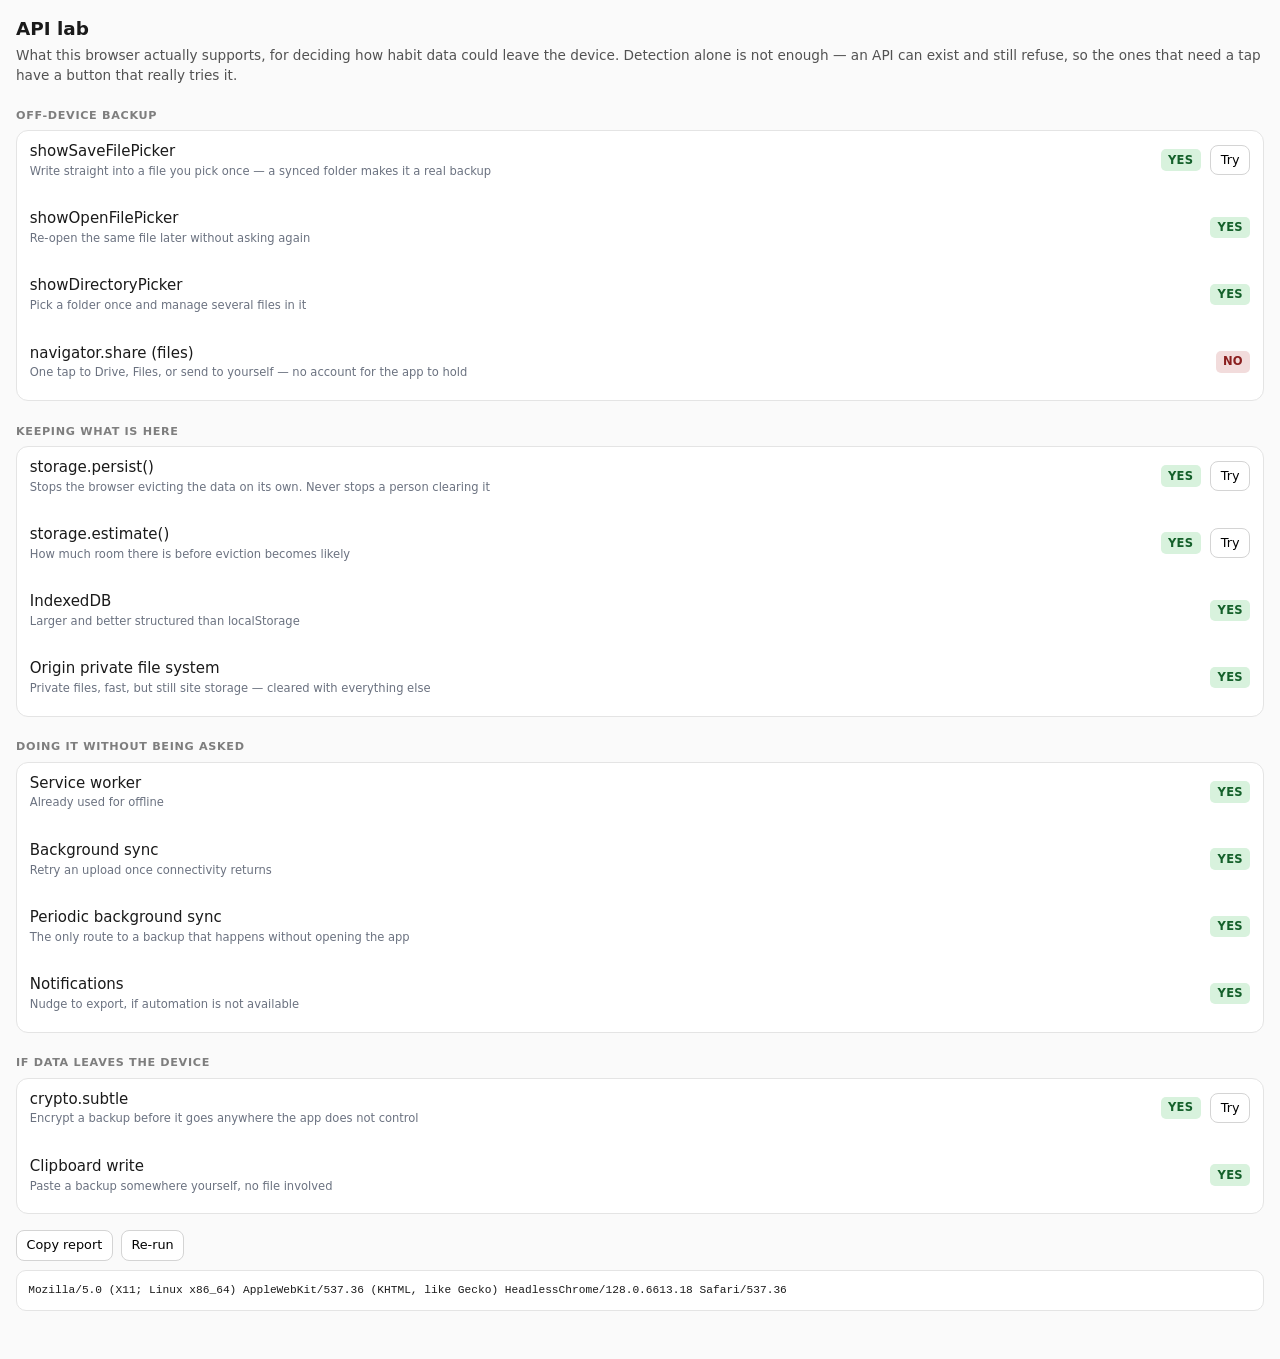
==== lab/index.html @ 6adca2ec "add a lab page for checking what a browser can actually do Deciding how habit data could leave the d" ====
<!DOCTYPE html>
<html lang="en">
<head>
<meta charset="UTF-8">
<meta name="viewport" content="width=device-width, initial-scale=1.0">
<title>Habit Tracker — API lab</title>
<style>
  :root { color-scheme: light dark; }
  body {
    margin: 0; padding: 1rem 1rem 3rem;
    font-family: system-ui, sans-serif; font-size: 15px; line-height: 1.45;
    background: #fafafa; color: #1a1a1a;
  }
  @media (prefers-color-scheme: dark) {
    body { background: #161616; color: #e8e8e8; }
    .card { background: #222; border-color: #333; }
    .name small { color: #8a8f98; }
    button { background: #2c2c2c; color: #e8e8e8; border-color: #444; }
    pre { background: #1c1c1c; border-color: #333; }
  }
  h1 { font-size: 1.15rem; margin: 0 0 .2rem; }
  p.intro { margin: 0 0 1rem; font-size: .85rem; opacity: .75; }
  h2 { font-size: .7rem; text-transform: uppercase; letter-spacing: .06em;
       opacity: .55; margin: 1.4rem 0 .4rem; }
  .card { background: #fff; border: 1px solid #e4e4e4; border-radius: 12px; overflow: hidden; }
  .row { display: flex; align-items: center; gap: .6rem; padding: .6rem .8rem; }
  .row + .row { border-top: 1px solid rgba(128,128,128,.18); }
  .name { flex: 1; min-width: 0; }
  .name small { display: block; font-size: .72rem; color: #6b7280; }
  .flag { flex: none; font-size: .72rem; font-weight: 700; letter-spacing: .03em;
          padding: .15rem .45rem; border-radius: 5px; }
  .yes { background: #d8f2dd; color: #14602a; }
  .no  { background: #f2dcdc; color: #8a1f1f; }
  @media (prefers-color-scheme: dark) {
    .yes { background: #16351f; color: #8fd6a3; }
    .no  { background: #3a1c1c; color: #e39a9a; }
  }
  button { font: inherit; font-size: .8rem; padding: .3rem .6rem; border-radius: 8px;
           border: 1px solid #d4d4d4; background: #fff; cursor: pointer; flex: none; }
  button:hover { filter: brightness(.96); }
  .result { font-size: .75rem; padding: 0 .8rem .6rem; opacity: .8; white-space: pre-wrap;
            word-break: break-word; }
  pre { font-size: .7rem; background: #fff; border: 1px solid #e4e4e4; border-radius: 10px;
        padding: .7rem; overflow-x: auto; margin: .6rem 0 0; }
  .actions { display: flex; gap: .5rem; margin-top: 1rem; }
</style>
</head>
<body>
  <h1>API lab</h1>
  <p class="intro">
    What this browser actually supports, for deciding how habit data could leave the
    device. Detection alone is not enough — an API can exist and still refuse, so the
    ones that need a tap have a button that really tries it.
  </p>

  <div id="report"></div>

  <div class="actions">
    <button id="copy">Copy report</button>
    <button id="rerun">Re-run</button>
  </div>
  <pre id="agent"></pre>

<script>
(function () {
  const report = document.getElementById('report');

  // Each probe: what it is, why it matters here, how to detect it, and where a
  // real attempt tells you more than detection, how to try it.
  const GROUPS = [
    ['Off-device backup', [
      { name: 'showSaveFilePicker',
        why: 'Write straight into a file you pick once — a synced folder makes it a real backup',
        has: () => typeof window.showSaveFilePicker === 'function',
        try: async () => {
          const handle = await window.showSaveFilePicker({
            suggestedName: 'habit-tracker-lab.json',
            types: [{ description: 'JSON', accept: { 'application/json': ['.json'] } }]
          });
          const writable = await handle.createWritable();
          await writable.write('{"lab":true}');
          await writable.close();
          return 'wrote a file, and the handle can be stored for silent rewrites';
        } },
      { name: 'showOpenFilePicker',
        why: 'Re-open the same file later without asking again',
        has: () => typeof window.showOpenFilePicker === 'function' },
      { name: 'showDirectoryPicker',
        why: 'Pick a folder once and manage several files in it',
        has: () => typeof window.showDirectoryPicker === 'function' },
      { name: 'navigator.share (files)',
        why: 'One tap to Drive, Files, or send to yourself — no account for the app to hold',
        has: () => !!(navigator.canShare && navigator.canShare({
          files: [new File(['{}'], 'a.json', { type: 'application/json' })] })),
        try: async () => {
          await navigator.share({
            files: [new File(['{"lab":true}'], 'habit-tracker-lab.json',
                             { type: 'application/json' })],
            title: 'Habit Tracker backup'
          });
          return 'the share sheet accepted a file';
        } }
    ]],
    ['Keeping what is here', [
      { name: 'storage.persist()',
        why: 'Stops the browser evicting the data on its own. Never stops a person clearing it',
        has: () => !!(navigator.storage && navigator.storage.persist),
        try: async () => {
          const already = await navigator.storage.persisted();
          const granted = already || await navigator.storage.persist();
          return already ? 'already persistent'
                         : (granted ? 'granted just now' : 'refused — storage stays best effort');
        } },
      { name: 'storage.estimate()',
        why: 'How much room there is before eviction becomes likely',
        has: () => !!(navigator.storage && navigator.storage.estimate),
        try: async () => {
          const { usage, quota } = await navigator.storage.estimate();
          const mb = n => (n / 1048576).toFixed(1) + 'MB';
          return `${mb(usage)} used of ${mb(quota)} (${(usage / quota * 100).toFixed(2)}%)`;
        } },
      { name: 'IndexedDB', why: 'Larger and better structured than localStorage',
        has: () => typeof indexedDB !== 'undefined' },
      { name: 'Origin private file system',
        why: 'Private files, fast, but still site storage — cleared with everything else',
        has: () => !!(navigator.storage && navigator.storage.getDirectory) }
    ]],
    ['Doing it without being asked', [
      { name: 'Service worker', why: 'Already used for offline',
        has: () => 'serviceWorker' in navigator },
      { name: 'Background sync',
        why: 'Retry an upload once connectivity returns',
        has: () => !!(window.SyncManager) },
      { name: 'Periodic background sync',
        why: 'The only route to a backup that happens without opening the app',
        has: () => !!(window.ServiceWorkerRegistration &&
                      'periodicSync' in window.ServiceWorkerRegistration.prototype) },
      { name: 'Notifications',
        why: 'Nudge to export, if automation is not available',
        has: () => 'Notification' in window }
    ]],
    ['If data leaves the device', [
      { name: 'crypto.subtle',
        why: 'Encrypt a backup before it goes anywhere the app does not control',
        has: () => !!(window.crypto && window.crypto.subtle),
        try: async () => {
          const key = await crypto.subtle.generateKey({ name: 'AES-GCM', length: 256 },
                                                      true, ['encrypt', 'decrypt']);
          const iv = crypto.getRandomValues(new Uint8Array(12));
          const data = new TextEncoder().encode('{"lab":true}');
          const sealed = await crypto.subtle.encrypt({ name: 'AES-GCM', iv }, key, data);
          const back = await crypto.subtle.decrypt({ name: 'AES-GCM', iv }, key, sealed);
          return new TextDecoder().decode(back) === '{"lab":true}'
            ? 'AES-GCM round-trip works' : 'round-trip did not match';
        } },
      { name: 'Clipboard write',
        why: 'Paste a backup somewhere yourself, no file involved',
        has: () => !!(navigator.clipboard && navigator.clipboard.writeText) }
    ]]
  ];

  const lines = [];

  function render() {
    report.textContent = '';
    lines.length = 0;
    lines.push('Habit Tracker API lab', location.href, navigator.userAgent, '');

    for (const [heading, probes] of GROUPS) {
      const h = document.createElement('h2');
      h.textContent = heading;
      report.appendChild(h);
      lines.push('[' + heading + ']');

      const card = document.createElement('div');
      card.className = 'card';

      for (const probe of probes) {
        let supported = false;
        try { supported = !!probe.has(); } catch (e) { supported = false; }

        const row = document.createElement('div');
        row.className = 'row';

        const name = document.createElement('div');
        name.className = 'name';
        name.textContent = probe.name;
        const why = document.createElement('small');
        why.textContent = probe.why;
        name.appendChild(why);

        const flag = document.createElement('span');
        flag.className = 'flag ' + (supported ? 'yes' : 'no');
        flag.textContent = supported ? 'YES' : 'NO';

        row.appendChild(name);
        row.appendChild(flag);

        const out = document.createElement('div');
        out.className = 'result';

        if (probe.try && supported) {
          const button = document.createElement('button');
          button.textContent = 'Try';
          button.onclick = async () => {
            out.textContent = 'trying…';
            try {
              const message = await probe.try();
              out.textContent = '✓ ' + message;
              lines.push('  ' + probe.name + ' TRIED: ' + message);
            } catch (error) {
              // A refusal is a result: it is what the API does on this device
              out.textContent = '✕ ' + (error && error.name ? error.name + ': ' : '') +
                                (error && error.message ? error.message : String(error));
              lines.push('  ' + probe.name + ' TRIED: failed — ' + out.textContent.slice(2));
            }
          };
          row.appendChild(button);
        }

        card.appendChild(row);
        card.appendChild(out);
        lines.push('  ' + (supported ? 'yes' : 'no ') + '  ' + probe.name);
      }

      report.appendChild(card);
      lines.push('');
    }

    document.getElementById('agent').textContent = navigator.userAgent;
  }

  document.getElementById('rerun').onclick = render;
  document.getElementById('copy').onclick = async () => {
    const text = lines.join('\n');
    try {
      await navigator.clipboard.writeText(text);
      document.getElementById('copy').textContent = 'Copied';
    } catch (error) {
      console.log(text);
      document.getElementById('copy').textContent = 'See console';
    }
    setTimeout(() => { document.getElementById('copy').textContent = 'Copy report'; }, 2000);
  };

  render();
})();
</script>
</body>
</html>
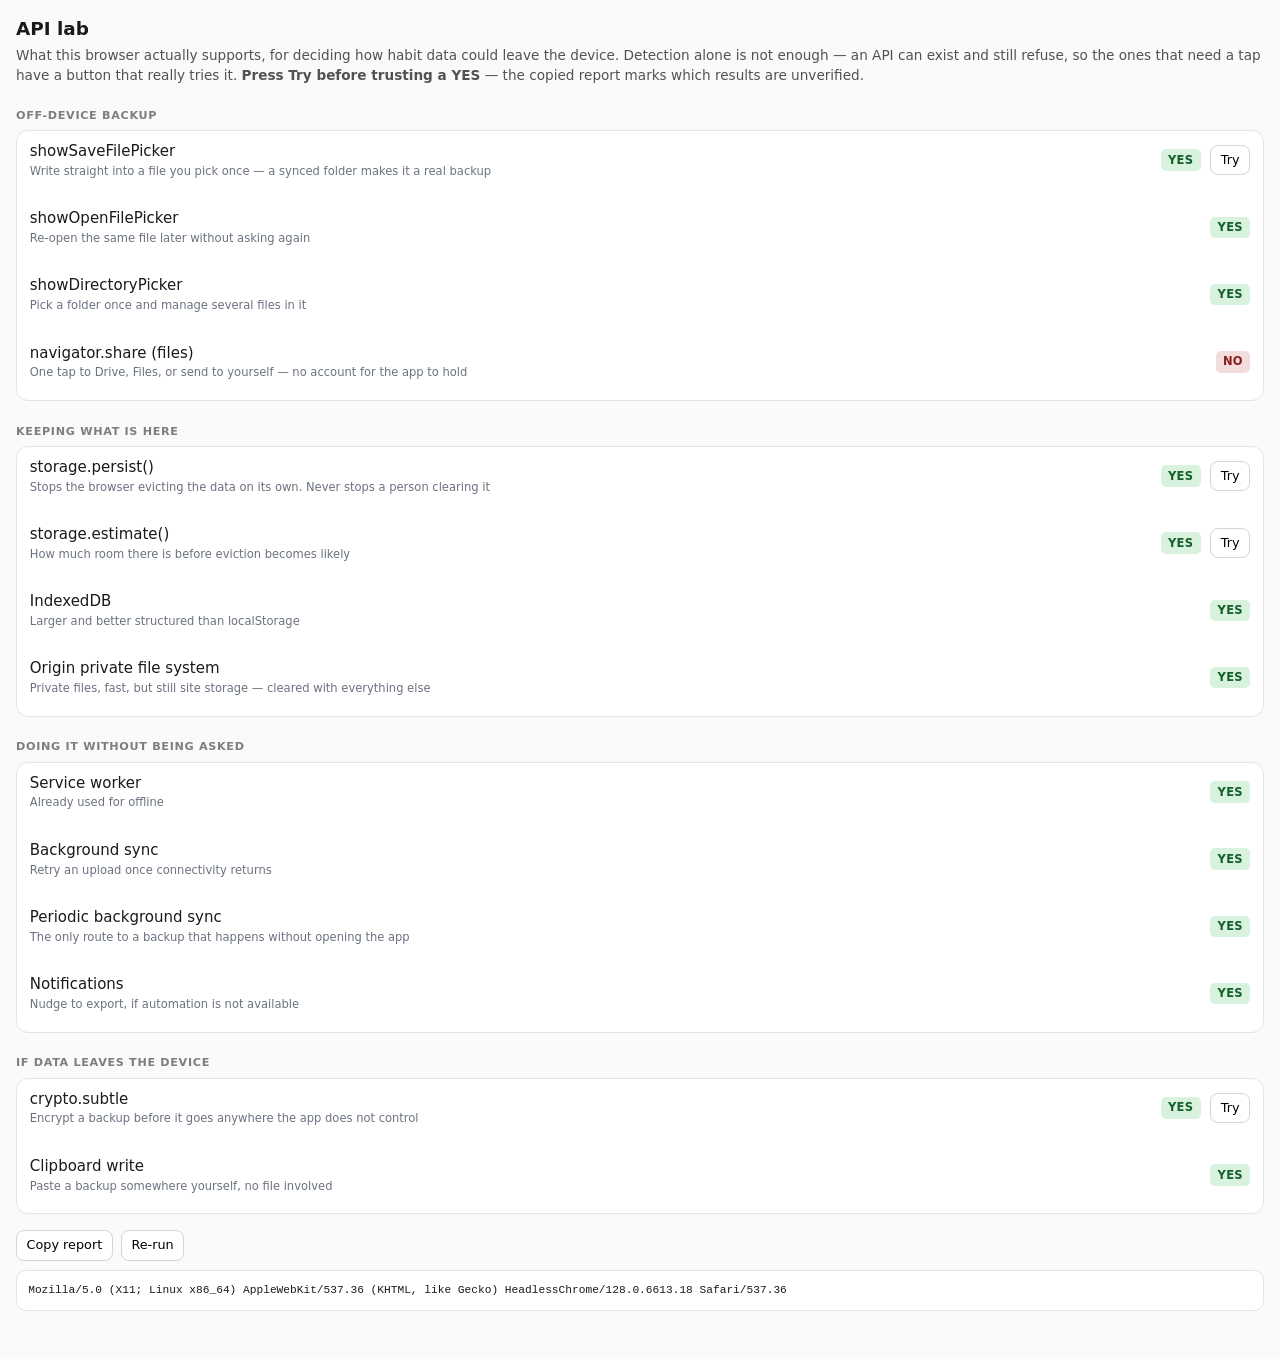
==== commit 2b6d5902: "make the lab report say which results are unverified A report came back with yes against every probe" ====
--- a/lab/index.html
+++ b/lab/index.html
@@ -51,6 +51,8 @@
     What this browser actually supports, for deciding how habit data could leave the
     device. Detection alone is not enough — an API can exist and still refuse, so the
     ones that need a tap have a button that really tries it.
+    <strong>Press Try before trusting a YES</strong> — the copied report marks
+    which results are unverified.
   </p>
 
   <div id="report"></div>
@@ -161,6 +163,13 @@
 
   const lines = [];
 
+  // A tried probe rewrites its own line, so a pasted report never shows both
+  // "detected only" and a result for the same thing
+  function replaceLine(name, text) {
+    const at = lines.findIndex(line => line.includes('  ' + name) && !line.includes('TRIED'));
+    if (at === -1) { lines.push(text); } else { lines[at] = text; }
+  }
+
   function render() {
     report.textContent = '';
     lines.length = 0;
@@ -207,12 +216,13 @@
             try {
               const message = await probe.try();
               out.textContent = '✓ ' + message;
-              lines.push('  ' + probe.name + ' TRIED: ' + message);
+              replaceLine(probe.name, '  yes  ' + probe.name + '   TRIED: ' + message);
             } catch (error) {
               // A refusal is a result: it is what the API does on this device
               out.textContent = '✕ ' + (error && error.name ? error.name + ': ' : '') +
                                 (error && error.message ? error.message : String(error));
-              lines.push('  ' + probe.name + ' TRIED: failed — ' + out.textContent.slice(2));
+              replaceLine(probe.name, '  yes  ' + probe.name +
+                '   TRIED AND FAILED: ' + out.textContent.slice(2));
             }
           };
           row.appendChild(button);
@@ -220,7 +230,8 @@
 
         card.appendChild(row);
         card.appendChild(out);
-        lines.push('  ' + (supported ? 'yes' : 'no ') + '  ' + probe.name);
+        lines.push('  ' + (supported ? 'yes' : 'no ') + '  ' + probe.name +
+          (probe.try && supported ? '   (detected only — press Try)' : ''));
       }
 
       report.appendChild(card);
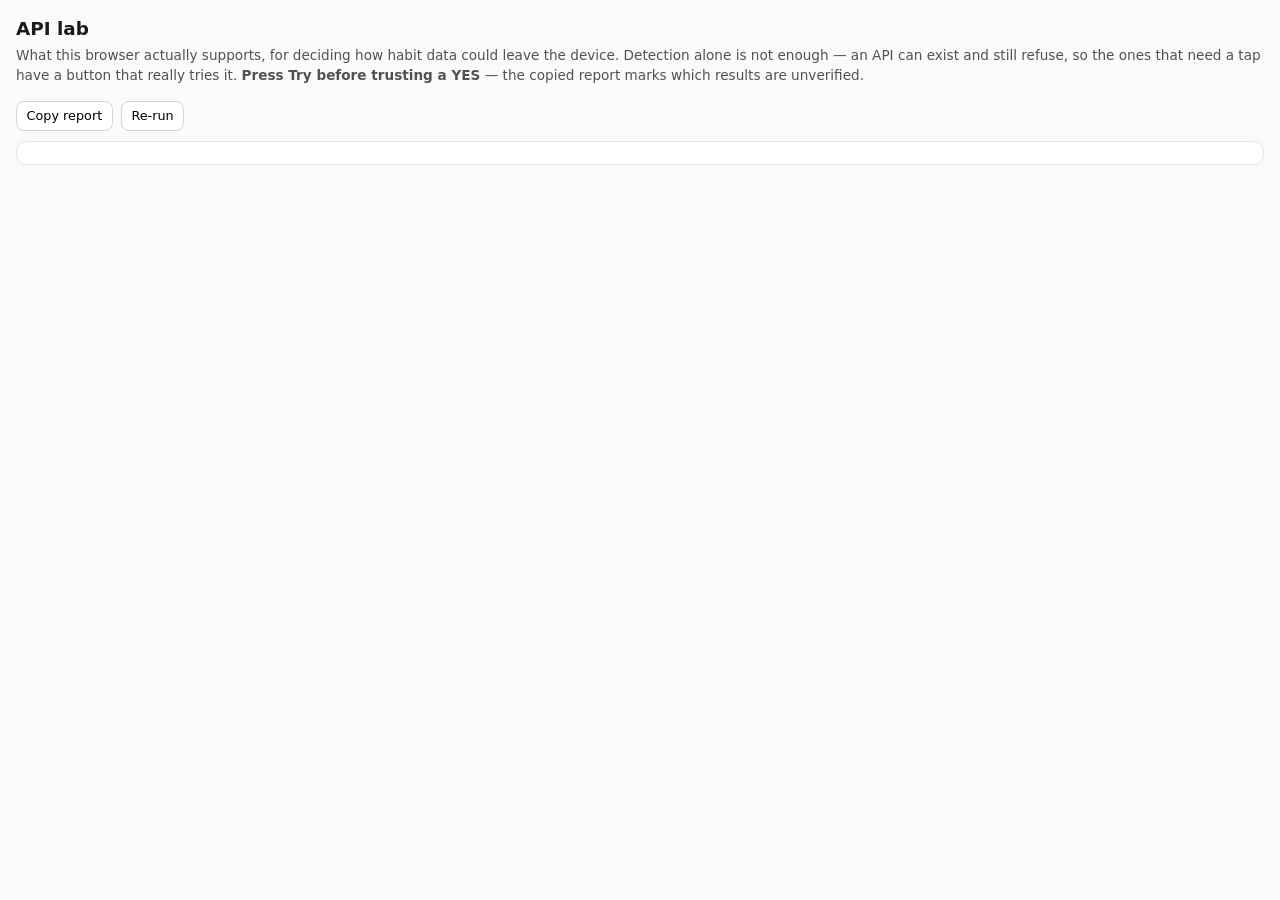
==== commit 067e10bd: "separate "sharing refuses" from "sharing refuses files" navigator.share detected yes on Android Chro" ====
--- a/lab/index.html
+++ b/lab/index.html
@@ -101,6 +101,13 @@
             title: 'Habit Tracker backup'
           });
           return 'the share sheet accepted a file';
+        } }
+      { name: 'navigator.share (text only)',
+        why: 'Isolates whether sharing works at all, or only refuses files',
+        has: () => typeof navigator.share === 'function',
+        try: async () => {
+          await navigator.share({ title: 'Habit Tracker', text: 'lab test' });
+          return 'text shared — so a file refusal is about files, not sharing';
         } }
     ]],
     ['Keeping what is here', [
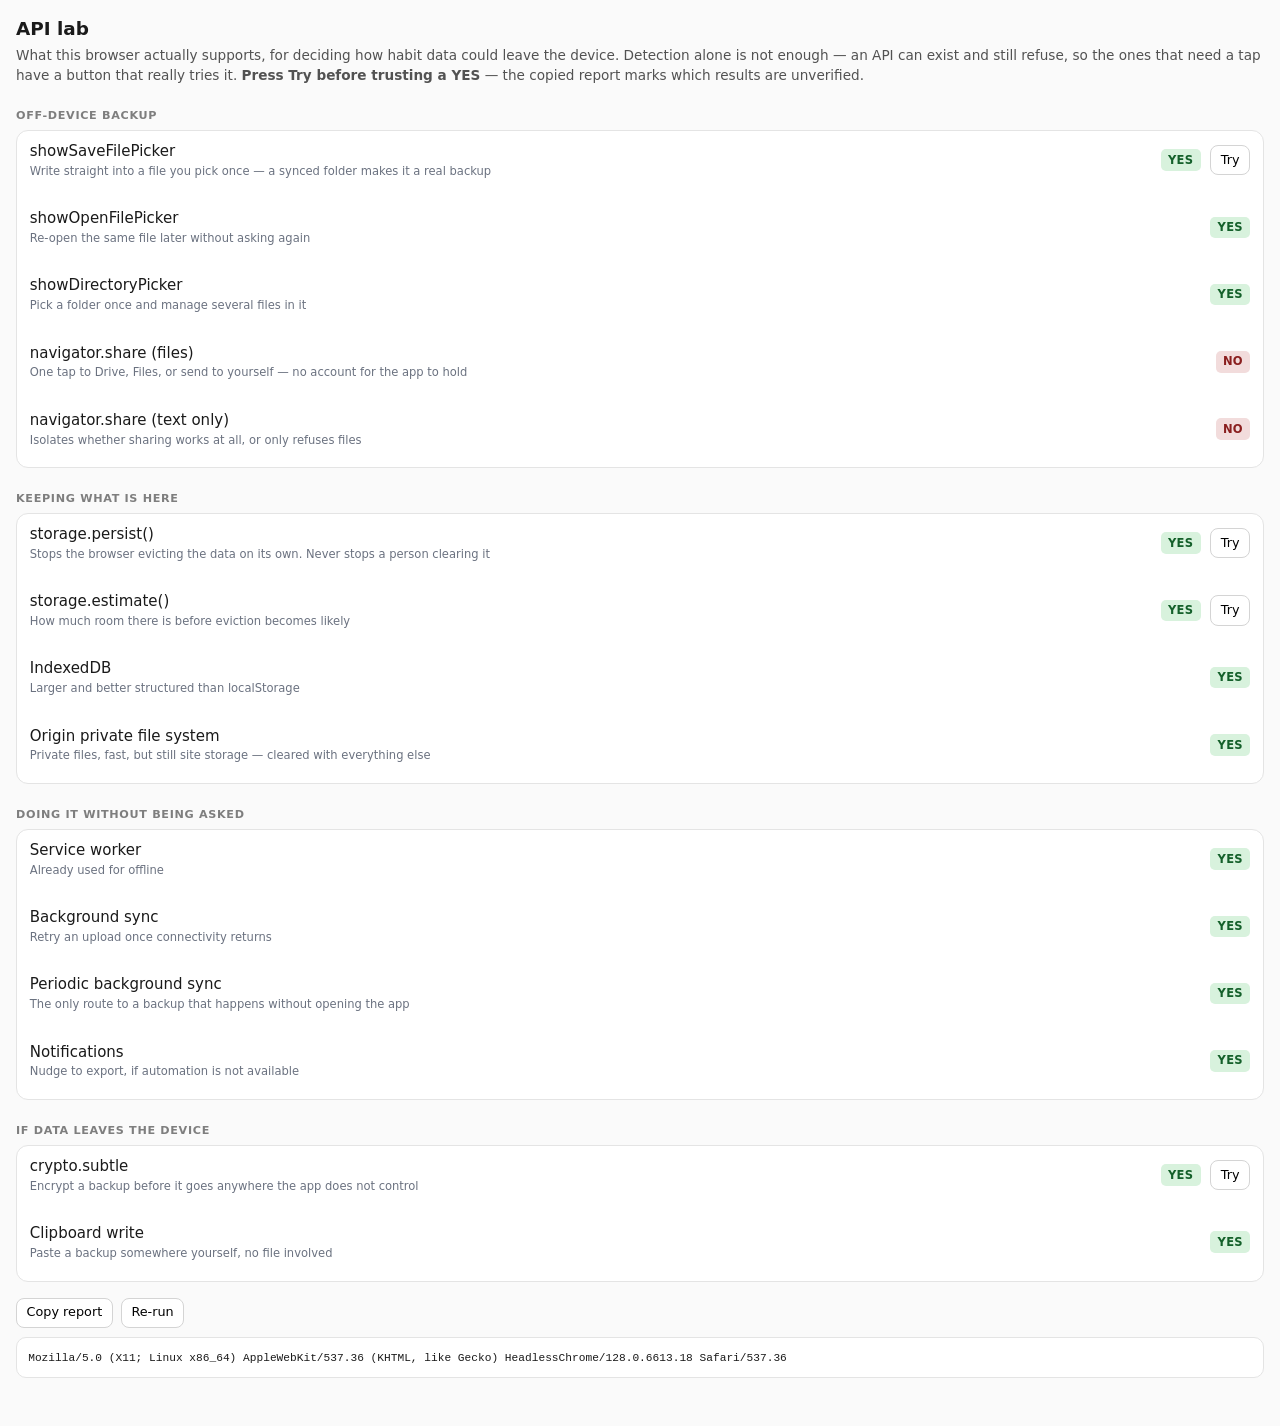
==== commit 89282580: "fix the missing comma that broke the lab page The text-share probe was added without a comma after t" ====
--- a/lab/index.html
+++ b/lab/index.html
@@ -101,7 +101,7 @@
             title: 'Habit Tracker backup'
           });
           return 'the share sheet accepted a file';
-        } }
+        } },
       { name: 'navigator.share (text only)',
         why: 'Isolates whether sharing works at all, or only refuses files',
         has: () => typeof navigator.share === 'function',
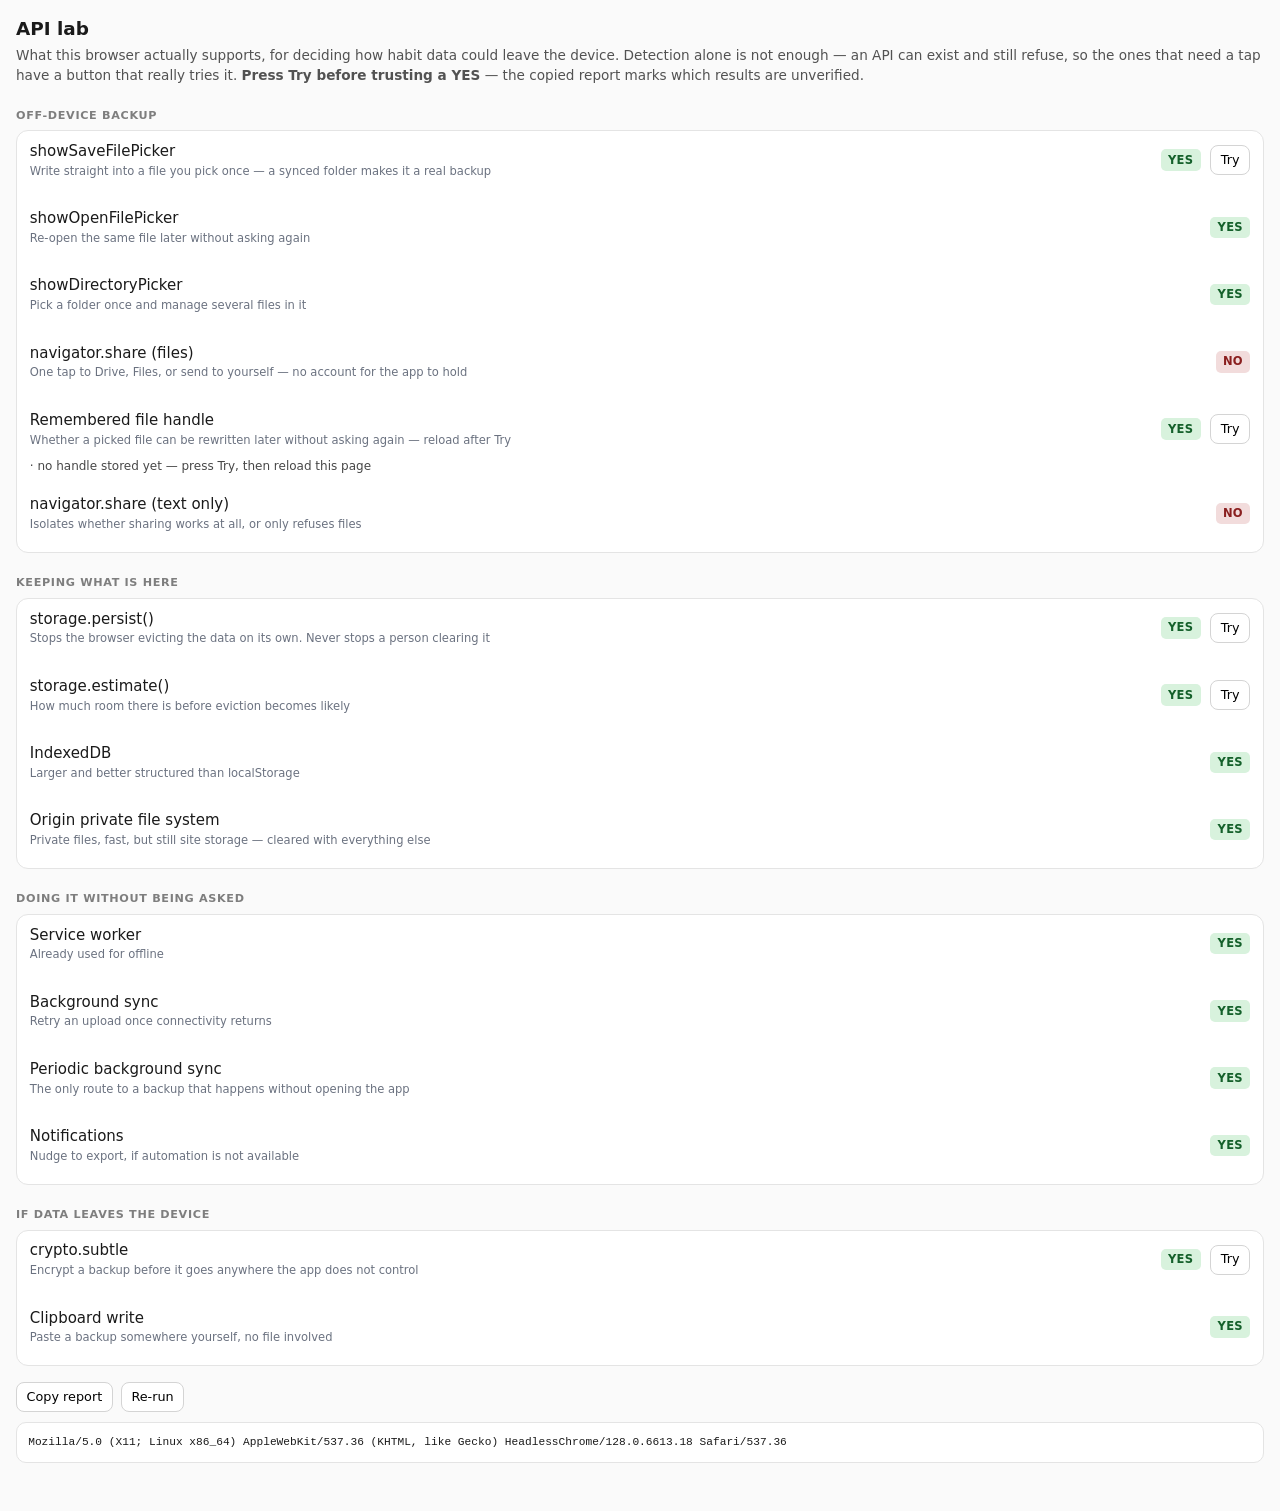
==== commit a3373124: "probe whether a stored file handle keeps its permission showSaveFilePicker works on Android Chrome a" ====
--- a/lab/index.html
+++ b/lab/index.html
@@ -101,6 +101,30 @@
             title: 'Habit Tracker backup'
           });
           return 'the share sheet accepted a file';
+        } },
+      { name: 'Remembered file handle',
+        why: 'Whether a picked file can be rewritten later without asking again — reload after Try',
+        has: () => typeof window.showSaveFilePicker === 'function' &&
+                   typeof indexedDB !== 'undefined',
+        status: async () => {
+          const handle = await savedHandle();
+          if (!handle) return 'no handle stored yet — press Try, then reload this page';
+          const state = await handle.queryPermission({ mode: 'readwrite' });
+          if (state === 'granted') {
+            return 'a handle from a previous visit still has permission — silent rewrites work';
+          }
+          return `a handle survived but permission is "${state}" — a tap would be needed each session`;
+        },
+        try: async () => {
+          const handle = await window.showSaveFilePicker({
+            suggestedName: 'habit-tracker-backup.json',
+            types: [{ description: 'JSON', accept: { 'application/json': ['.json'] } }]
+          });
+          const writable = await handle.createWritable();
+          await writable.write('{"lab":"handle test"}');
+          await writable.close();
+          await idb((await handleStore('readwrite')).put(handle, 'backup'));
+          return 'handle stored — now RELOAD this page and read this row again';
         } },
       { name: 'navigator.share (text only)',
         why: 'Isolates whether sharing works at all, or only refuses files',
@@ -170,6 +194,29 @@
 
   const lines = [];
 
+  // A handle kept in IndexedDB is the whole basis of write-through backup: if
+  // its permission survives a reload the app can rewrite silently, and if it
+  // does not, every session costs a tap. Only a reload can answer it.
+  const HANDLE_DB = 'habit-tracker-lab';
+  function handleStore(mode) {
+    return new Promise((resolve, reject) => {
+      const open = indexedDB.open(HANDLE_DB, 1);
+      open.onupgradeneeded = () => open.result.createObjectStore('handles');
+      open.onsuccess = () => resolve(open.result.transaction('handles', mode).objectStore('handles'));
+      open.onerror = () => reject(open.error);
+    });
+  }
+  function idb(request) {
+    return new Promise((resolve, reject) => {
+      request.onsuccess = () => resolve(request.result);
+      request.onerror = () => reject(request.error);
+    });
+  }
+  async function savedHandle() {
+    try { return await idb((await handleStore('readonly')).get('backup')); }
+    catch (error) { return null; }
+  }
+
   // A tried probe rewrites its own line, so a pasted report never shows both
   // "detected only" and a result for the same thing
   function replaceLine(name, text) {
@@ -214,6 +261,15 @@
 
         const out = document.createElement('div');
         out.className = 'result';
+
+        if (probe.status && supported) {
+          probe.status()
+            .then(text => {
+              out.textContent = '· ' + text;
+              replaceLine(probe.name, '  yes  ' + probe.name + '   STATE: ' + text);
+            })
+            .catch(error => { out.textContent = '· could not check: ' + error.message; });
+        }
 
         if (probe.try && supported) {
           const button = document.createElement('button');
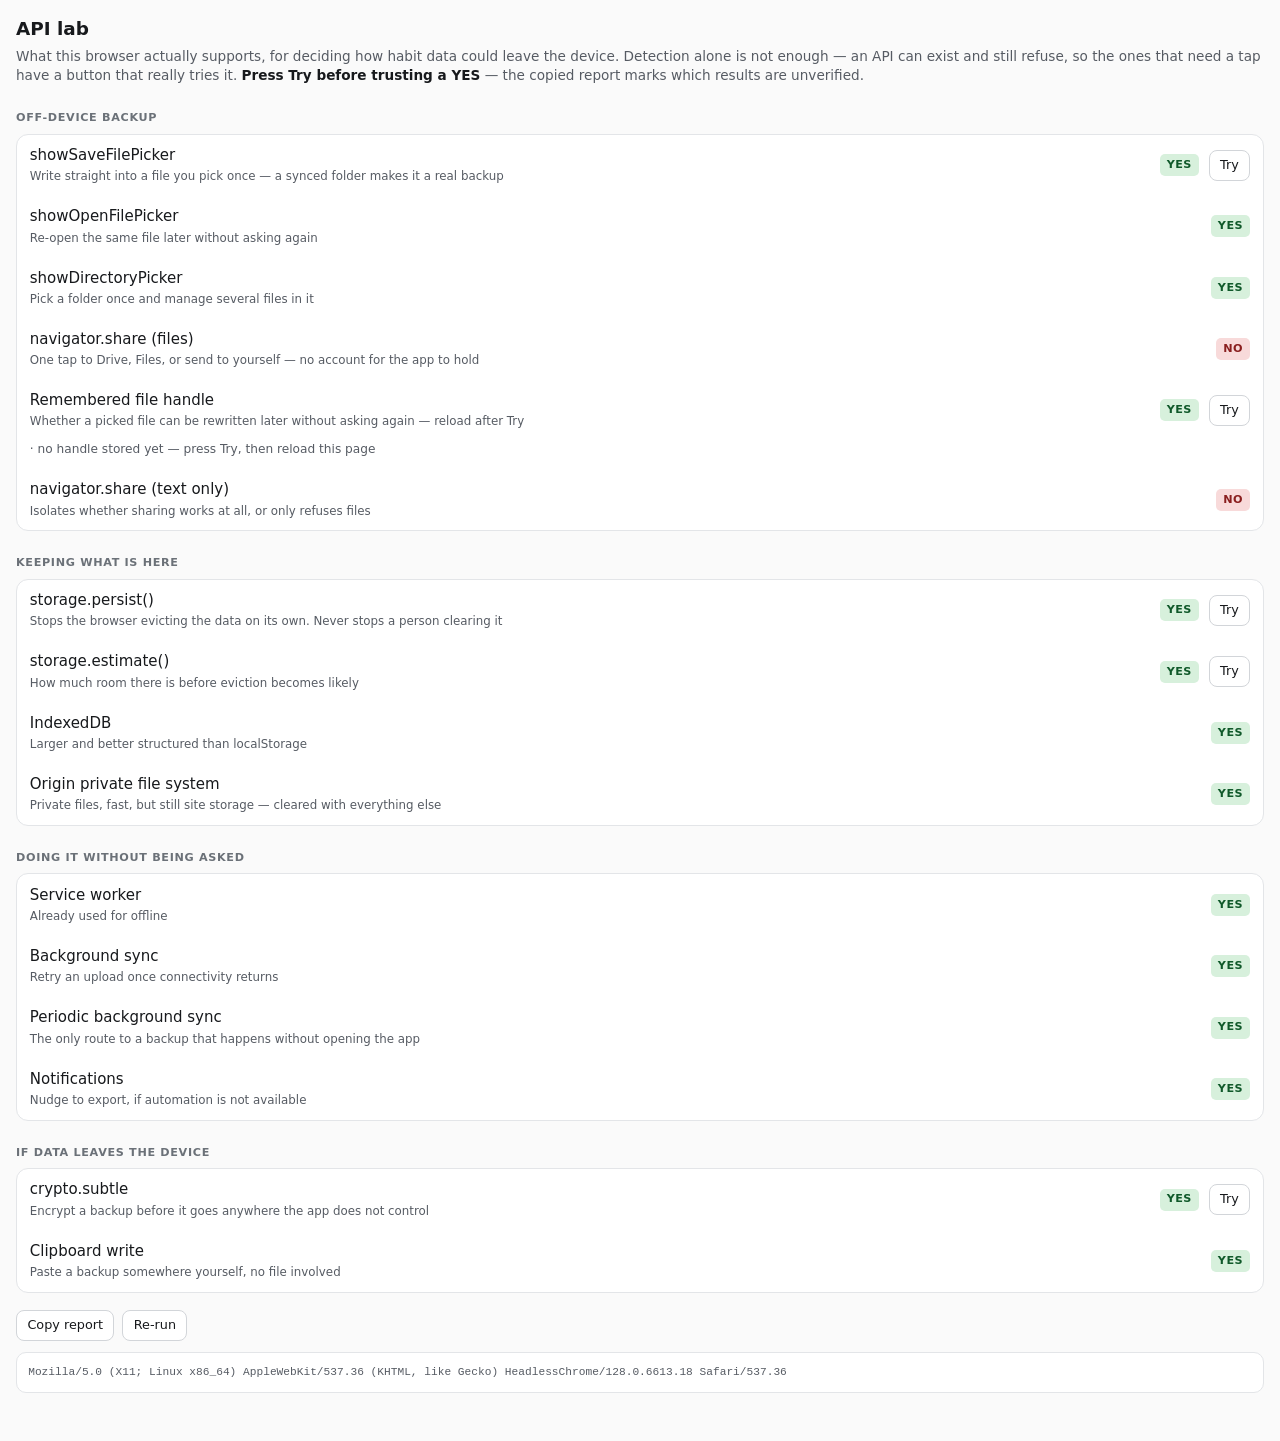
==== commit adcbe0b3: "make the lab readable in dark mode The dark palette was a few overrides bolted onto a light one, and" ====
--- a/lab/index.html
+++ b/lab/index.html
@@ -5,44 +5,125 @@
 <meta name="viewport" content="width=device-width, initial-scale=1.0">
 <title>Habit Tracker — API lab</title>
 <style>
-  :root { color-scheme: light dark; }
+  /* One set of tokens per theme rather than opacity: dimming with opacity
+     compounds on a dark background and was what made this hard to read. */
+  :root {
+    color-scheme: light dark;
+    --bg: #fafafa;
+    --surface: #ffffff;
+    --text: #17191c;
+    --muted: #565b63;
+    --faint: #6b7178;
+    --line: #e3e5e8;
+    --btn-bg: #ffffff;
+    --btn-border: #d2d5d9;
+    --btn-hover: #f1f2f4;
+    --yes-bg: #d7f0dc;
+    --yes-fg: #10592a;
+    --no-bg: #f8dada;
+    --no-fg: #8a1f1f;
+  }
+
+  @media (prefers-color-scheme: dark) {
+    :root {
+      --bg: #15171a;
+      --surface: #1e2126;
+      --text: #e9ecef;
+      --muted: #b2b8c0;
+      --faint: #9aa1aa;
+      --line: #2e333a;
+      --btn-bg: #262a30;
+      --btn-border: #3b414a;
+      --btn-hover: #303640;
+      --yes-bg: #17371f;
+      --yes-fg: #8ad9a0;
+      --no-bg: #3f1e1e;
+      --no-fg: #f0a6a6;
+    }
+  }
+
   body {
-    margin: 0; padding: 1rem 1rem 3rem;
-    font-family: system-ui, sans-serif; font-size: 15px; line-height: 1.45;
-    background: #fafafa; color: #1a1a1a;
-  }
-  @media (prefers-color-scheme: dark) {
-    body { background: #161616; color: #e8e8e8; }
-    .card { background: #222; border-color: #333; }
-    .name small { color: #8a8f98; }
-    button { background: #2c2c2c; color: #e8e8e8; border-color: #444; }
-    pre { background: #1c1c1c; border-color: #333; }
-  }
-  h1 { font-size: 1.15rem; margin: 0 0 .2rem; }
-  p.intro { margin: 0 0 1rem; font-size: .85rem; opacity: .75; }
-  h2 { font-size: .7rem; text-transform: uppercase; letter-spacing: .06em;
-       opacity: .55; margin: 1.4rem 0 .4rem; }
-  .card { background: #fff; border: 1px solid #e4e4e4; border-radius: 12px; overflow: hidden; }
-  .row { display: flex; align-items: center; gap: .6rem; padding: .6rem .8rem; }
-  .row + .row { border-top: 1px solid rgba(128,128,128,.18); }
+    margin: 0;
+    padding: 1rem 1rem 3rem;
+    font-family: system-ui, sans-serif;
+    font-size: 15px;
+    line-height: 1.45;
+    background: var(--bg);
+    color: var(--text);
+  }
+
+  h1 { font-size: 1.15rem; margin: 0 0 .25rem; }
+
+  p.intro { margin: 0 0 1.1rem; font-size: .85rem; color: var(--muted); }
+  p.intro strong { color: var(--text); }
+
+  h2 {
+    font-size: .7rem;
+    text-transform: uppercase;
+    letter-spacing: .06em;
+    font-weight: 700;
+    color: var(--faint);
+    margin: 1.5rem 0 .45rem;
+  }
+
+  .card {
+    background: var(--surface);
+    border: 1px solid var(--line);
+    border-radius: 12px;
+    overflow: hidden;
+  }
+
+  .row { display: flex; align-items: center; gap: .6rem; padding: .65rem .8rem; }
+  .row + .row { border-top: 1px solid var(--line); }
+
   .name { flex: 1; min-width: 0; }
-  .name small { display: block; font-size: .72rem; color: #6b7280; }
-  .flag { flex: none; font-size: .72rem; font-weight: 700; letter-spacing: .03em;
-          padding: .15rem .45rem; border-radius: 5px; }
-  .yes { background: #d8f2dd; color: #14602a; }
-  .no  { background: #f2dcdc; color: #8a1f1f; }
-  @media (prefers-color-scheme: dark) {
-    .yes { background: #16351f; color: #8fd6a3; }
-    .no  { background: #3a1c1c; color: #e39a9a; }
-  }
-  button { font: inherit; font-size: .8rem; padding: .3rem .6rem; border-radius: 8px;
-           border: 1px solid #d4d4d4; background: #fff; cursor: pointer; flex: none; }
-  button:hover { filter: brightness(.96); }
-  .result { font-size: .75rem; padding: 0 .8rem .6rem; opacity: .8; white-space: pre-wrap;
-            word-break: break-word; }
-  pre { font-size: .7rem; background: #fff; border: 1px solid #e4e4e4; border-radius: 10px;
-        padding: .7rem; overflow-x: auto; margin: .6rem 0 0; }
-  .actions { display: flex; gap: .5rem; margin-top: 1rem; }
+  .name small { display: block; font-size: .74rem; color: var(--muted); margin-top: .1rem; }
+
+  .flag {
+    flex: none;
+    font-size: .7rem;
+    font-weight: 700;
+    letter-spacing: .04em;
+    padding: .18rem .45rem;
+    border-radius: 5px;
+  }
+  .yes { background: var(--yes-bg); color: var(--yes-fg); }
+  .no  { background: var(--no-bg);  color: var(--no-fg); }
+
+  button {
+    font: inherit;
+    font-size: .8rem;
+    padding: .32rem .65rem;
+    border-radius: 8px;
+    border: 1px solid var(--btn-border);
+    background: var(--btn-bg);
+    color: var(--text);
+    cursor: pointer;
+    flex: none;
+  }
+  button:hover { background: var(--btn-hover); }
+
+  .result {
+    font-size: .76rem;
+    padding: 0 .8rem .65rem;
+    color: var(--muted);
+    white-space: pre-wrap;
+    word-break: break-word;
+  }
+  .result:empty { display: none; }
+
+  pre {
+    font-size: .7rem;
+    background: var(--surface);
+    border: 1px solid var(--line);
+    border-radius: 10px;
+    padding: .7rem;
+    overflow-x: auto;
+    margin: .7rem 0 0;
+    color: var(--muted);
+  }
+
+  .actions { display: flex; gap: .5rem; margin-top: 1.1rem; }
 </style>
 </head>
 <body>
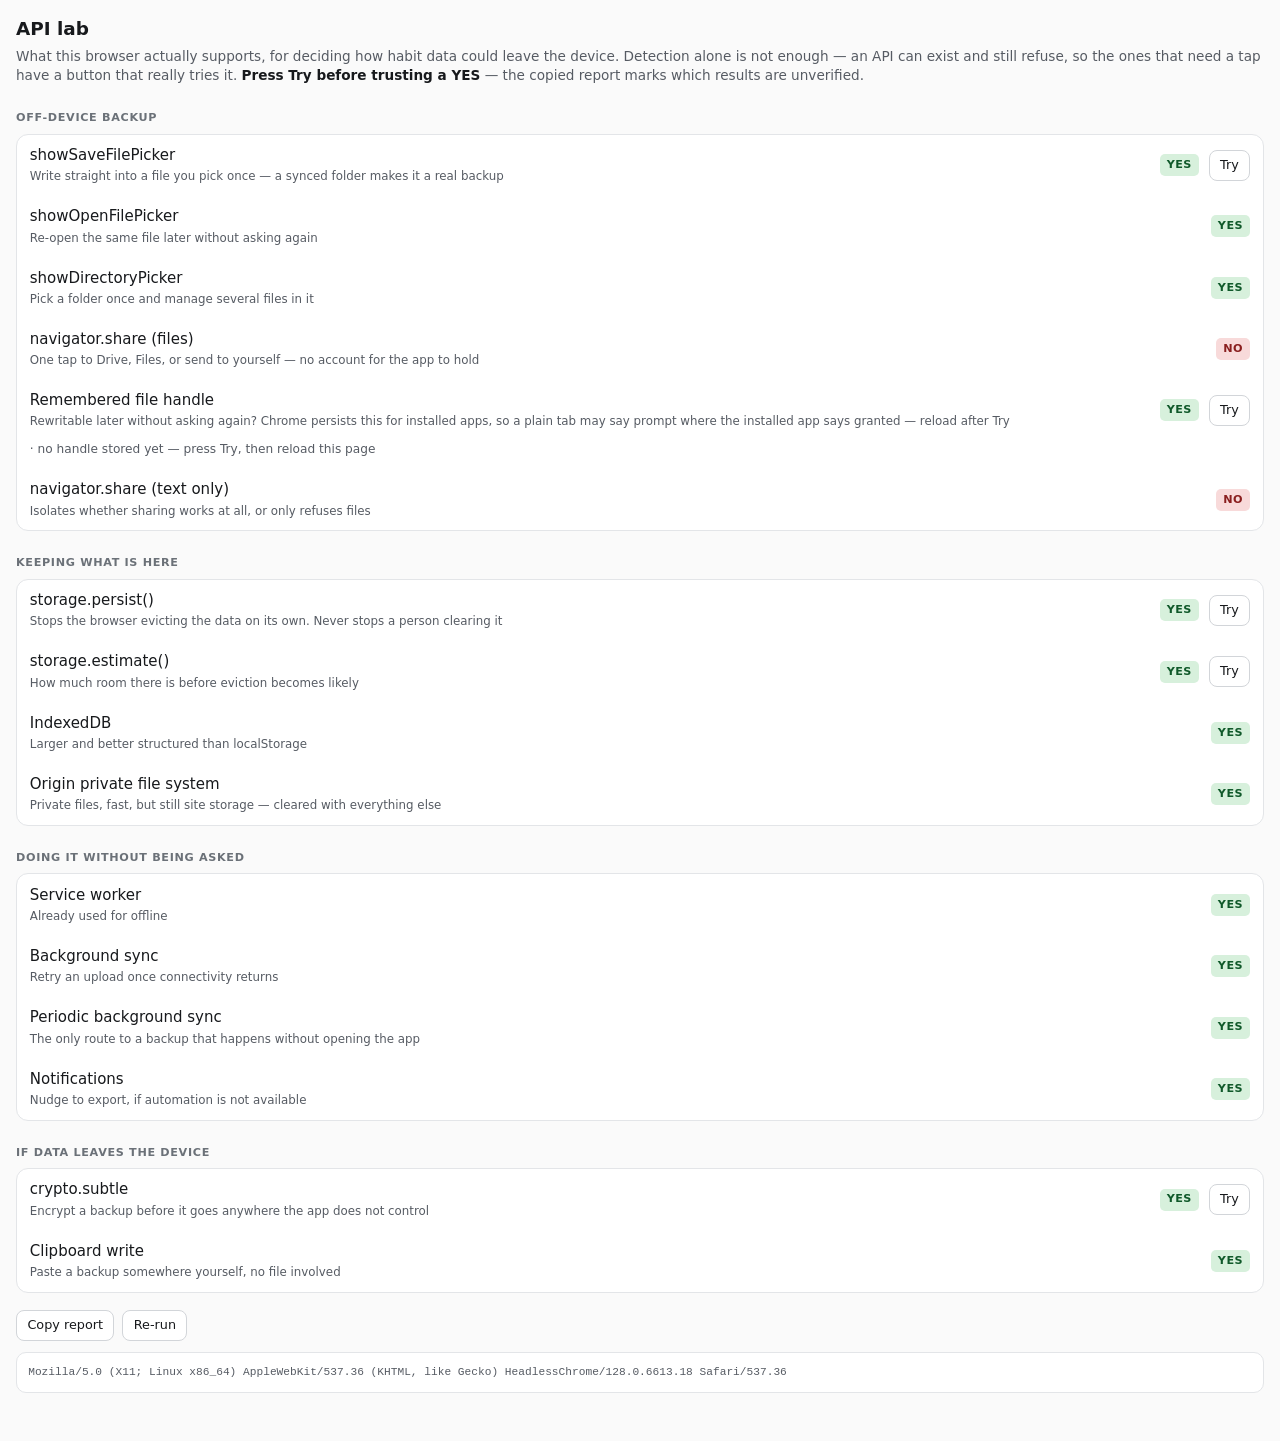
==== commit 7077e73a: "correct what "prompt" means for an installed app The row said a paused backup means "this browser as" ====
--- a/lab/index.html
+++ b/lab/index.html
@@ -184,7 +184,7 @@
           return 'the share sheet accepted a file';
         } },
       { name: 'Remembered file handle',
-        why: 'Whether a picked file can be rewritten later without asking again — reload after Try',
+        why: 'Rewritable later without asking again? Chrome persists this for installed apps, so a plain tab may say prompt where the installed app says granted — reload after Try',
         has: () => typeof window.showSaveFilePicker === 'function' &&
                    typeof indexedDB !== 'undefined',
         status: async () => {
@@ -194,7 +194,11 @@
           if (state === 'granted') {
             return 'a handle from a previous visit still has permission — silent rewrites work';
           }
-          return `a handle survived but permission is "${state}" — a tap would be needed each session`;
+          const installed = window.matchMedia &&
+                            window.matchMedia('(display-mode: standalone)').matches;
+          return `a handle survived but permission is "${state}"` +
+            (installed ? ' — a tap would be needed each session, even installed'
+                       : ' — but this is a browser tab; Chrome persists these for installed apps, so try again from the installed app');
         },
         try: async () => {
           const handle = await window.showSaveFilePicker({
@@ -301,7 +305,10 @@
   // A tried probe rewrites its own line, so a pasted report never shows both
   // "detected only" and a result for the same thing
   function replaceLine(name, text) {
-    const at = lines.findIndex(line => line.includes('  ' + name) && !line.includes('TRIED'));
+    // Match on the name alone. Excluding lines that already say TRIED meant a
+    // second press found nothing to replace and appended a duplicate to the end
+    // of the report, outside its section.
+    const at = lines.findIndex(line => line.includes('  ' + name));
     if (at === -1) { lines.push(text); } else { lines[at] = text; }
   }
 
